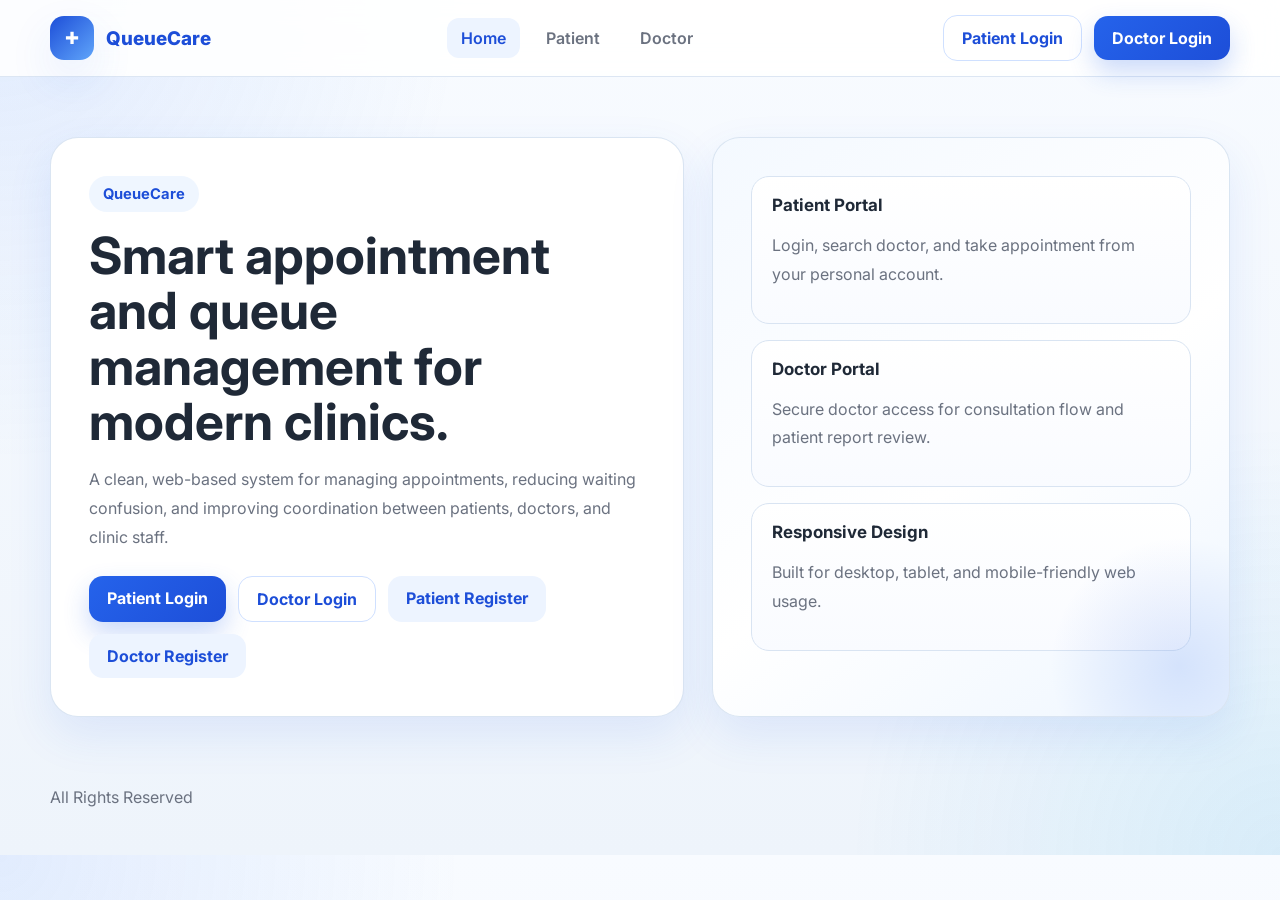
==== index.html @ dd9cb710 "QueueCare Project" ====
<!DOCTYPE html>
<html lang="en">
<head>
  <meta charset="UTF-8" />
  <meta name="viewport" content="width=device-width, initial-scale=1.0" />
  <title>QueueCare — Smart Appointment & Queue System</title>
  <link rel="preconnect" href="https://fonts.googleapis.com">
  <link rel="preconnect" href="https://fonts.gstatic.com" crossorigin>
  <link href="https://fonts.googleapis.com/css2?family=Inter:wght@400;500;600;700;800&display=swap" rel="stylesheet">
  <link rel="stylesheet" href="style.css" />
</head>
<body data-page="home">
  <div id="navbarMount"></div>

  <section class="hero">
    <div class="container hero-grid">
      <div class="card hero-card">
        <span class="eyebrow">QueueCare</span>
        <h1>Smart appointment and queue management for modern clinics.</h1>
        <p>
          A clean, web-based system for managing appointments, reducing waiting confusion,
          and improving coordination between patients, doctors, and clinic staff.
        </p>

        <div class="hero-actions">
          <a class="btn btn-primary" href="patient-login.html">Patient Login</a>
          <a class="btn btn-outline" href="doctor-login.html">Doctor Login</a>
          <a class="btn btn-soft" href="patient-register.html">Patient Register</a>
          <a class="btn btn-soft" href="doctor-register.html">Doctor Register</a>
        </div>
      </div>

      <div class="card hero-side">
        <div class="hero-mini">
          <div class="mini-card">
            <h3>Patient Portal</h3>
            <p class="muted">Login, search doctor, and take appointment from your personal account.</p>
          </div>
          <div class="mini-card">
            <h3>Doctor Portal</h3>
            <p class="muted">Secure doctor access for consultation flow and patient report review.</p>
          </div>
          <div class="mini-card">
            <h3>Responsive Design</h3>
            <p class="muted">Built for desktop, tablet, and mobile-friendly web usage.</p>
          </div>
        </div>
      </div>
    </div>
  </section>

  <footer class="footer">
    <div class="container">All Rights Reserved </div>
  </footer>

  <script src="app.js"></script>
</body>
</html>
---- style.css ----
:root {
  --primary: #2563eb;
  --primary-dark: #1d4ed8;
  --secondary: #0f766e;
  --accent: #f97316;
  --success: #16a34a;
  --danger: #dc2626;
  --text: #1f2937;
  --muted: #6b7280;
  --bg: #eef4fb;
  --card: #ffffff;
  --border: #d9e4f2;
  --shadow: 0 18px 45px rgba(37, 99, 235, 0.10);
  --radius-xl: 28px;
  --radius-lg: 20px;
  --radius-md: 14px;
}

* {
  box-sizing: border-box;
}

html {
  scroll-behavior: smooth;
}

body {
  margin: 0;
  font-family: Inter, system-ui, -apple-system, BlinkMacSystemFont, "Segoe UI", sans-serif;
  color: var(--text);
  background:
    radial-gradient(circle at top left, rgba(59, 130, 246, 0.12), transparent 30%),
    radial-gradient(circle at bottom right, rgba(14, 165, 233, 0.10), transparent 28%),
    linear-gradient(180deg, #f8fbff 0%, #eef4fb 100%);
}

a {
  color: inherit;
  text-decoration: none;
}

button,
input,
select,
textarea {
  font: inherit;
}

img {
  max-width: 100%;
  display: block;
}

.container {
  width: min(1180px, calc(100% - 32px));
  margin: 0 auto;
}

.topbar {
  position: sticky;
  top: 0;
  z-index: 100;
  backdrop-filter: blur(14px);
  background: rgba(255, 255, 255, 0.88);
  border-bottom: 1px solid rgba(217, 228, 242, 0.9);
}

.nav {
  min-height: 76px;
  display: flex;
  align-items: center;
  justify-content: space-between;
  gap: 18px;
}

.brand {
  display: flex;
  align-items: center;
  gap: 12px;
  font-size: 1.18rem;
  font-weight: 800;
  color: var(--primary-dark);
}

.brand-badge {
  width: 44px;
  height: 44px;
  border-radius: 14px;
  display: grid;
  place-items: center;
  color: #fff;
  background: linear-gradient(135deg, var(--primary-dark), #60a5fa);
  box-shadow: var(--shadow);
  font-size: 1.05rem;
}

.nav-links,
.nav-actions {
  display: flex;
  align-items: center;
  gap: 12px;
}

.nav-link {
  padding: 10px 14px;
  border-radius: 12px;
  color: var(--muted);
  font-weight: 600;
  transition: 0.2s ease;
}

.nav-link:hover,
.nav-link.active {
  color: var(--primary-dark);
  background: #edf4ff;
}

.btn {
  border: none;
  cursor: pointer;
  border-radius: 14px;
  padding: 12px 18px;
  font-weight: 700;
  transition: 0.22s ease;
}

.btn:hover {
  transform: translateY(-1px);
}

.btn-primary {
  color: #fff;
  background: linear-gradient(135deg, var(--primary), var(--primary-dark));
  box-shadow: 0 12px 26px rgba(37, 99, 235, 0.24);
}

.btn-outline {
  color: var(--primary-dark);
  background: #fff;
  border: 1px solid #cfe0ff;
}

.btn-soft {
  color: var(--primary-dark);
  background: #edf4ff;
}

.card {
  background: var(--card);
  border: 1px solid rgba(217, 228, 242, 0.95);
  border-radius: var(--radius-xl);
  box-shadow: var(--shadow);
}

.hero {
  padding: 60px 0 40px;
}

.hero-grid {
  display: grid;
  grid-template-columns: 1.1fr 0.9fr;
  gap: 28px;
  align-items: stretch;
}

.hero-card,
.hero-side {
  padding: 38px;
}

.hero h1,
.page-head h1,
.section-title h2 {
  margin: 0 0 16px;
  line-height: 1.08;
  font-size: clamp(2.1rem, 4vw, 3.6rem);
}

.hero p,
.lead,
.muted {
  color: var(--muted);
}

.hero p,
.lead {
  line-height: 1.8;
  font-size: 1rem;
}

.eyebrow {
  display: inline-flex;
  align-items: center;
  gap: 8px;
  padding: 9px 14px;
  border-radius: 999px;
  background: #eff6ff;
  color: var(--primary-dark);
  font-size: 0.92rem;
  font-weight: 700;
  margin-bottom: 16px;
}

.hero-actions,
.form-actions {
  display: flex;
  flex-wrap: wrap;
  gap: 12px;
}

.hero-actions {
  margin-top: 24px;
}

.hero-side {
  background: linear-gradient(145deg, #f4f9ff 0%, #ffffff 55%, #eef6ff 100%);
  position: relative;
  overflow: hidden;
}

.hero-side::after {
  content: "";
  position: absolute;
  width: 280px;
  height: 280px;
  right: -90px;
  bottom: -90px;
  border-radius: 50%;
  background: radial-gradient(circle, rgba(37, 99, 235, 0.14), transparent 65%);
}

.hero-mini {
  display: grid;
  gap: 16px;
}

.mini-card {
  padding: 18px 20px;
  border-radius: 18px;
  border: 1px solid var(--border);
  background: linear-gradient(180deg, #ffffff 0%, #f9fbff 100%);
}

.mini-card h3 {
  margin: 0 0 8px;
  font-size: 1.06rem;
}

.page-section {
  padding: 28px 0;
}

.footer {
  padding: 30px 0 48px;
  color: var(--muted);
}

.auth-wrap {
  min-height: 100vh;
  display: grid;
  place-items: center;
  padding: 28px 16px;
}

.auth-grid {
  width: min(1080px, 100%);
  display: grid;
  grid-template-columns: 0.95fr 1.05fr;
  gap: 24px;
}

.auth-panel,
.auth-form {
  padding: 38px;
}

.auth-panel {
  background: linear-gradient(135deg, #1456cc 0%, #1d7ef2 55%, #66b2ff 100%);
  color: #fff;
  position: relative;
  overflow: hidden;
}

.auth-panel::before {
  content: "";
  position: absolute;
  inset: auto -70px -80px auto;
  width: 260px;
  height: 260px;
  border-radius: 50%;
  background: rgba(255, 255, 255, 0.10);
}

.auth-panel h1 {
  margin: 14px 0 14px;
  font-size: clamp(2rem, 3.5vw, 3rem);
  line-height: 1.12;
}

.auth-panel p {
  line-height: 1.8;
  color: rgba(255, 255, 255, 0.92);
}

.auth-links {
  display: flex;
  flex-wrap: wrap;
  gap: 10px;
  margin-top: 24px;
}

.auth-chip {
  padding: 10px 14px;
  border-radius: 999px;
  border: 1px solid rgba(255, 255, 255, 0.22);
  background: rgba(255, 255, 255, 0.12);
  color: #fff;
  font-weight: 600;
}

.auth-form h2 {
  margin: 0 0 10px;
  font-size: 2rem;
}

.form-grid {
  display: grid;
  gap: 14px;
}

.field label {
  display: block;
  margin-bottom: 8px;
  font-size: 0.95rem;
  font-weight: 700;
  color: #334155;
}

.field input,
.field select,
.field textarea,
.search-input,
.inline-input {
  width: 100%;
  padding: 14px 15px;
  border-radius: 14px;
  border: 1px solid #d5dfec;
  outline: none;
  background: #fbfdff;
  transition: 0.2s ease;
}

.field input:focus,
.field select:focus,
.field textarea:focus,
.search-input:focus,
.inline-input:focus {
  border-color: #93c5fd;
  box-shadow: 0 0 0 4px rgba(147, 197, 253, 0.18);
}

.notice,
.empty-state {
  padding: 14px 16px;
  border-radius: 16px;
  border: 1px solid #cfe7ff;
  background: #edf7ff;
  color: #0f4fc5;
}

.page-shell {
  padding: 26px 0 36px;
}

.page-head {
  display: flex;
  justify-content: space-between;
  align-items: flex-start;
  gap: 16px;
  margin-bottom: 22px;
}

.page-head h1 {
  font-size: clamp(1.8rem, 3vw, 2.6rem);
  margin: 0 0 10px;
}

.page-chip {
  display: inline-flex;
  padding: 10px 14px;
  border-radius: 999px;
  background: #eff6ff;
  color: var(--primary-dark);
  font-weight: 700;
  margin-bottom: 10px;
}

.kpi-grid,
.dashboard-grid,
.two-col,
.portal-grid {
  display: grid;
  gap: 20px;
}

.kpi-grid {
  grid-template-columns: repeat(4, 1fr);
  margin-bottom: 20px;
}

.dashboard-grid {
  grid-template-columns: 1.2fr 0.8fr;
}

.two-col {
  grid-template-columns: repeat(2, 1fr);
}

.portal-grid {
  grid-template-columns: repeat(2, 1fr);
}

.kpi-card,
.dashboard-card,
.form-card,
.table-card,
.timeline-card,
.chart-card,
.portal-card {
  padding: 24px;
}

.kpi-value {
  font-size: 2rem;
  font-weight: 800;
  margin-top: 8px;
}

.kpi-meta {
  display: inline-flex;
  margin-top: 8px;
  padding: 7px 10px;
  border-radius: 999px;
  background: #f3f7ff;
  color: var(--muted);
  font-size: 0.9rem;
}

.search-bar,
.inline-group,
.filter-row {
  display: flex;
  gap: 12px;
  align-items: center;
  flex-wrap: wrap;
}

.search-bar {
  margin-bottom: 18px;
}

.search-bar .search-input {
  flex: 1;
}

.doctor-list,
.queue-compact,
.timeline-list,
.history-list {
  display: grid;
  gap: 14px;
}

.doctor-item,
.queue-entry,
.timeline-item,
.history-item {
  padding: 16px;
  border: 1px solid var(--border);
  border-radius: 18px;
  background: linear-gradient(180deg, #ffffff 0%, #f8fbff 100%);
}

.doctor-head,
.entry-head,
.history-head {
  display: flex;
  justify-content: space-between;
  gap: 12px;
  align-items: flex-start;
  flex-wrap: wrap;
}

.tag-row {
  display: flex;
  flex-wrap: wrap;
  gap: 8px;
  margin-top: 10px;
}

.tag {
  padding: 7px 11px;
  border-radius: 999px;
  background: #edf4ff;
  color: var(--primary-dark);
  font-size: 0.88rem;
  font-weight: 700;
}

.tag.success {
  background: #ecfdf3;
  color: #15803d;
}

.tag.warn {
  background: #fff7ed;
  color: #c2410c;
}

.tag.gray {
  background: #f1f5f9;
  color: #475569;
}

.split,
.flex {
  display: flex;
  gap: 12px;
  align-items: center;
  flex-wrap: wrap;
}

.split {
  justify-content: space-between;
}

.right-panel {
  display: grid;
  gap: 20px;
}

.table {
  width: 100%;
  border-collapse: collapse;
}

.table th,
.table td {
  text-align: left;
  padding: 14px 12px;
  border-bottom: 1px solid #e9eff7;
}

.table th {
  color: var(--muted);
  font-size: 0.92rem;
  font-weight: 700;
}

.avatar {
  width: 48px;
  height: 48px;
  border-radius: 50%;
  display: grid;
  place-items: center;
  color: #fff;
  font-weight: 800;
  background: linear-gradient(135deg, var(--secondary), #2dd4bf);
}

.small {
  font-size: 0.92rem;
}

.hidden {
  display: none !important;
}

.center {
  text-align: center;
}

@media (max-width: 1024px) {
  .hero-grid,
  .auth-grid,
  .kpi-grid,
  .dashboard-grid,
  .two-col,
  .portal-grid {
    grid-template-columns: 1fr 1fr;
  }

  .nav {
    flex-wrap: wrap;
    padding: 14px 0;
  }
}

@media (max-width: 760px) {
  .hero-grid,
  .auth-grid,
  .kpi-grid,
  .dashboard-grid,
  .two-col,
  .portal-grid {
    grid-template-columns: 1fr;
  }

  .hero-card,
  .hero-side,
  .auth-panel,
  .auth-form,
  .kpi-card,
  .dashboard-card,
  .form-card,
  .table-card,
  .timeline-card,
  .chart-card,
  .portal-card {
    padding: 22px;
  }

  .nav-links,
  .nav-actions {
    width: 100%;
    justify-content: flex-start;
    flex-wrap: wrap;
  }

  .page-head {
    flex-direction: column;
    align-items: flex-start;
  }
}
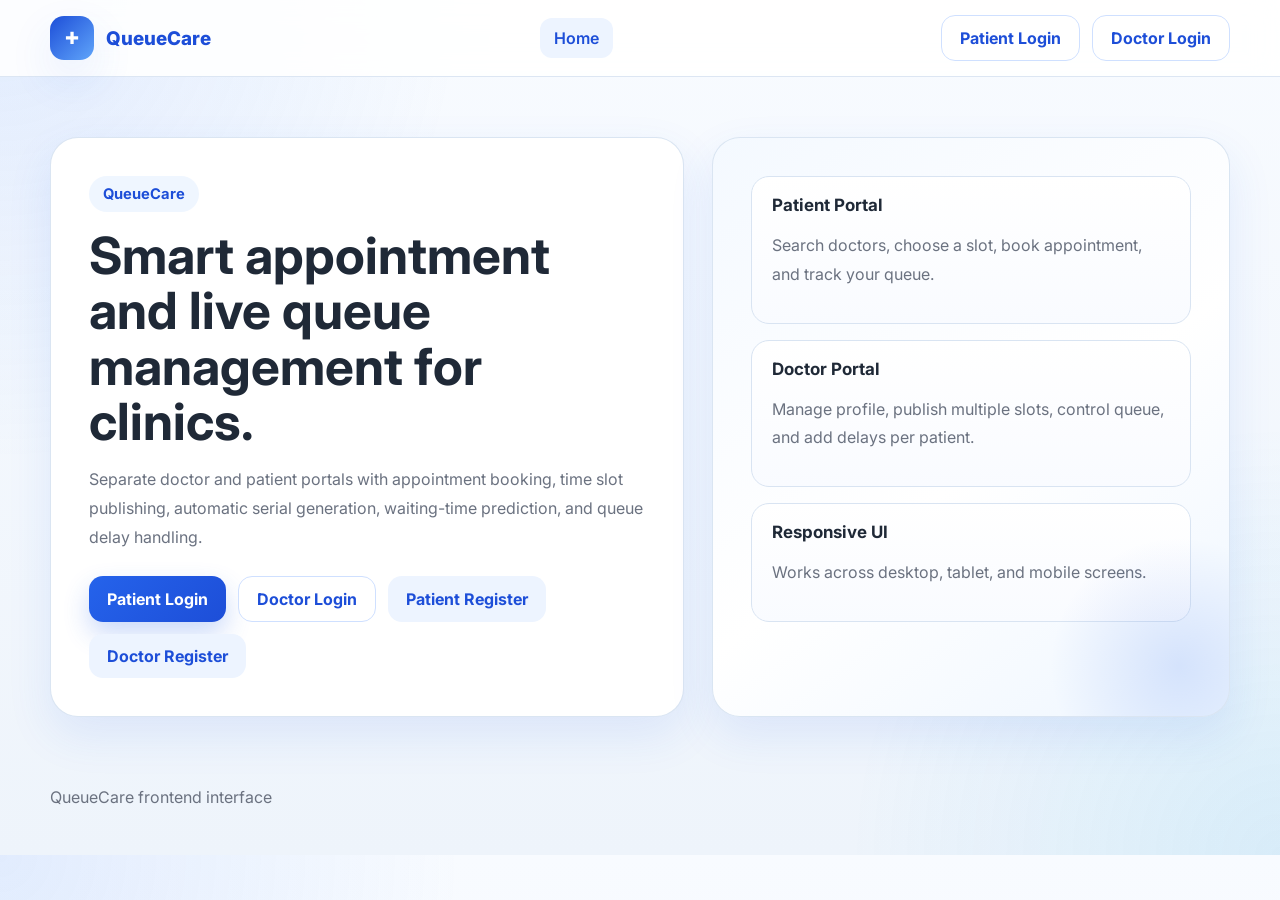
==== commit 11d89ab1: "QueueCare Project" ====
--- a/index.html
+++ b/index.html
@@ -7,7 +7,7 @@
   <link rel="preconnect" href="https://fonts.googleapis.com">
   <link rel="preconnect" href="https://fonts.gstatic.com" crossorigin>
   <link href="https://fonts.googleapis.com/css2?family=Inter:wght@400;500;600;700;800&display=swap" rel="stylesheet">
-  <link rel="stylesheet" href="style.css" />
+  <link rel="stylesheet" href="styles.css" />
 </head>
 <body data-page="home">
   <div id="navbarMount"></div>
@@ -16,10 +16,10 @@
     <div class="container hero-grid">
       <div class="card hero-card">
         <span class="eyebrow">QueueCare</span>
-        <h1>Smart appointment and queue management for modern clinics.</h1>
+        <h1>Smart appointment and live queue management for clinics.</h1>
         <p>
-          A clean, web-based system for managing appointments, reducing waiting confusion,
-          and improving coordination between patients, doctors, and clinic staff.
+          Separate doctor and patient portals with appointment booking, time slot publishing,
+          automatic serial generation, waiting-time prediction, and queue delay handling.
         </p>
 
         <div class="hero-actions">
@@ -34,15 +34,15 @@
         <div class="hero-mini">
           <div class="mini-card">
             <h3>Patient Portal</h3>
-            <p class="muted">Login, search doctor, and take appointment from your personal account.</p>
+            <p class="muted">Search doctors, choose a slot, book appointment, and track your queue.</p>
           </div>
           <div class="mini-card">
             <h3>Doctor Portal</h3>
-            <p class="muted">Secure doctor access for consultation flow and patient report review.</p>
+            <p class="muted">Manage profile, publish multiple slots, control queue, and add delays per patient.</p>
           </div>
           <div class="mini-card">
-            <h3>Responsive Design</h3>
-            <p class="muted">Built for desktop, tablet, and mobile-friendly web usage.</p>
+            <h3>Responsive UI</h3>
+            <p class="muted">Works across desktop, tablet, and mobile screens.</p>
           </div>
         </div>
       </div>
@@ -50,7 +50,7 @@
   </section>
 
   <footer class="footer">
-    <div class="container">All Rights Reserved </div>
+    <div class="container">QueueCare frontend interface</div>
   </footer>
 
   <script src="app.js"></script>
--- a/styles.css
+++ b/styles.css
@@ -0,0 +1,719 @@
+:root {
+  --primary: #2563eb;
+  --primary-dark: #1d4ed8;
+  --secondary: #0f766e;
+  --accent: #f97316;
+  --success: #16a34a;
+  --danger: #dc2626;
+  --warning: #d97706;
+  --text: #1f2937;
+  --muted: #6b7280;
+  --bg: #eef4fb;
+  --card: #ffffff;
+  --border: #d9e4f2;
+  --shadow: 0 18px 45px rgba(37, 99, 235, 0.10);
+  --radius-xl: 28px;
+  --radius-lg: 20px;
+  --radius-md: 14px;
+}
+
+* {
+  box-sizing: border-box;
+  min-width: 0;
+}
+
+html {
+  scroll-behavior: smooth;
+}
+
+body {
+  margin: 0;
+  font-family: Inter, system-ui, -apple-system, BlinkMacSystemFont, "Segoe UI", sans-serif;
+  color: var(--text);
+  background:
+    radial-gradient(circle at top left, rgba(59, 130, 246, 0.12), transparent 30%),
+    radial-gradient(circle at bottom right, rgba(14, 165, 233, 0.10), transparent 28%),
+    linear-gradient(180deg, #f8fbff 0%, #eef4fb 100%);
+}
+
+a {
+  color: inherit;
+  text-decoration: none;
+}
+
+button,
+input,
+select,
+textarea {
+  font: inherit;
+}
+
+img {
+  max-width: 100%;
+  display: block;
+}
+
+.container {
+  width: min(1180px, calc(100% - 32px));
+  margin: 0 auto;
+}
+
+.topbar {
+  position: sticky;
+  top: 0;
+  z-index: 100;
+  backdrop-filter: blur(14px);
+  background: rgba(255, 255, 255, 0.88);
+  border-bottom: 1px solid rgba(217, 228, 242, 0.9);
+}
+
+.nav {
+  min-height: 76px;
+  display: flex;
+  align-items: center;
+  justify-content: space-between;
+  gap: 18px;
+  padding: 8px 0;
+}
+
+.brand {
+  display: flex;
+  align-items: center;
+  gap: 12px;
+  font-size: 1.18rem;
+  font-weight: 800;
+  color: var(--primary-dark);
+}
+
+.brand-badge {
+  width: 44px;
+  height: 44px;
+  border-radius: 14px;
+  display: grid;
+  place-items: center;
+  color: #fff;
+  background: linear-gradient(135deg, var(--primary-dark), #60a5fa);
+  box-shadow: var(--shadow);
+  font-size: 1.05rem;
+}
+
+.nav-links,
+.nav-actions {
+  display: flex;
+  align-items: center;
+  gap: 12px;
+  flex-wrap: wrap;
+}
+
+.nav-link {
+  padding: 10px 14px;
+  border-radius: 12px;
+  color: var(--muted);
+  font-weight: 600;
+  transition: 0.2s ease;
+}
+
+.nav-link:hover,
+.nav-link.active {
+  color: var(--primary-dark);
+  background: #edf4ff;
+}
+
+.btn {
+  border: none;
+  cursor: pointer;
+  border-radius: 14px;
+  padding: 12px 18px;
+  font-weight: 700;
+  transition: 0.22s ease;
+  display: inline-flex;
+  justify-content: center;
+  align-items: center;
+  text-align: center;
+}
+
+.btn:hover {
+  transform: translateY(-1px);
+}
+
+.btn-primary {
+  color: #fff;
+  background: linear-gradient(135deg, var(--primary), var(--primary-dark));
+  box-shadow: 0 12px 26px rgba(37, 99, 235, 0.24);
+}
+
+.btn-outline {
+  color: var(--primary-dark);
+  background: #fff;
+  border: 1px solid #cfe0ff;
+}
+
+.btn-soft {
+  color: var(--primary-dark);
+  background: #edf4ff;
+}
+
+.btn-danger {
+  color: #fff;
+  background: linear-gradient(135deg, #ef4444, #dc2626);
+}
+
+.card {
+  background: var(--card);
+  border: 1px solid rgba(217, 228, 242, 0.95);
+  border-radius: var(--radius-xl);
+  box-shadow: var(--shadow);
+}
+
+.hero {
+  padding: 60px 0 40px;
+}
+
+.hero-grid {
+  display: grid;
+  grid-template-columns: minmax(0, 1.1fr) minmax(0, 0.9fr);
+  gap: 28px;
+  align-items: stretch;
+}
+
+.hero-card,
+.hero-side {
+  padding: 38px;
+}
+
+.hero h1,
+.page-head h1 {
+  margin: 0 0 16px;
+  line-height: 1.08;
+  font-size: clamp(2rem, 4vw, 3.4rem);
+  word-break: break-word;
+}
+
+.hero p,
+.muted {
+  color: var(--muted);
+}
+
+.hero p {
+  line-height: 1.8;
+  font-size: 1rem;
+}
+
+.eyebrow {
+  display: inline-flex;
+  align-items: center;
+  gap: 8px;
+  padding: 9px 14px;
+  border-radius: 999px;
+  background: #eff6ff;
+  color: var(--primary-dark);
+  font-size: 0.92rem;
+  font-weight: 700;
+  margin-bottom: 16px;
+}
+
+.eyebrow.light {
+  background: rgba(255,255,255,.15);
+  color: #fff;
+}
+
+.hero-actions,
+.form-actions {
+  display: flex;
+  flex-wrap: wrap;
+  gap: 12px;
+}
+
+.hero-actions {
+  margin-top: 24px;
+}
+
+.hero-side {
+  background: linear-gradient(145deg, #f4f9ff 0%, #ffffff 55%, #eef6ff 100%);
+  position: relative;
+  overflow: hidden;
+}
+
+.hero-side::after {
+  content: "";
+  position: absolute;
+  width: 280px;
+  height: 280px;
+  right: -90px;
+  bottom: -90px;
+  border-radius: 50%;
+  background: radial-gradient(circle, rgba(37, 99, 235, 0.14), transparent 65%);
+}
+
+.hero-mini {
+  display: grid;
+  gap: 16px;
+}
+
+.mini-card {
+  padding: 18px 20px;
+  border-radius: 18px;
+  border: 1px solid var(--border);
+  background: linear-gradient(180deg, #ffffff 0%, #f9fbff 100%);
+}
+
+.mini-card h3 {
+  margin: 0 0 8px;
+  font-size: 1.06rem;
+}
+
+.footer {
+  padding: 30px 0 48px;
+  color: var(--muted);
+}
+
+.auth-wrap {
+  min-height: 100vh;
+  display: grid;
+  place-items: center;
+  padding: 28px 16px;
+}
+
+.auth-grid {
+  width: min(1080px, 100%);
+  display: grid;
+  grid-template-columns: minmax(0, 0.95fr) minmax(0, 1.05fr);
+  gap: 24px;
+}
+
+.auth-panel,
+.auth-form {
+  padding: 38px;
+}
+
+.auth-panel {
+  background: linear-gradient(135deg, #1456cc 0%, #1d7ef2 55%, #66b2ff 100%);
+  color: #fff;
+  position: relative;
+  overflow: hidden;
+}
+
+.auth-panel::before {
+  content: "";
+  position: absolute;
+  inset: auto -70px -80px auto;
+  width: 260px;
+  height: 260px;
+  border-radius: 50%;
+  background: rgba(255, 255, 255, 0.10);
+}
+
+.auth-panel h1 {
+  margin: 14px 0 14px;
+  font-size: clamp(1.9rem, 3.5vw, 3rem);
+  line-height: 1.12;
+}
+
+.auth-panel p {
+  line-height: 1.8;
+  color: rgba(255, 255, 255, 0.92);
+}
+
+.auth-links {
+  display: flex;
+  flex-wrap: wrap;
+  gap: 10px;
+  margin-top: 24px;
+}
+
+.auth-chip {
+  padding: 10px 14px;
+  border-radius: 999px;
+  border: 1px solid rgba(255, 255, 255, 0.22);
+  background: rgba(255, 255, 255, 0.12);
+  color: #fff;
+  font-weight: 600;
+}
+
+.auth-form h2 {
+  margin: 0 0 10px;
+  font-size: 2rem;
+}
+
+.form-grid {
+  display: grid;
+  gap: 14px;
+}
+
+.field label {
+  display: block;
+  margin-bottom: 8px;
+  font-size: 0.95rem;
+  font-weight: 700;
+  color: #334155;
+}
+
+.field input,
+.field select,
+.field textarea,
+.search-input {
+  width: 100%;
+  padding: 14px 15px;
+  border-radius: 14px;
+  border: 1px solid #d5dfec;
+  outline: none;
+  background: #fbfdff;
+  transition: 0.2s ease;
+}
+
+.field input:focus,
+.field select:focus,
+.field textarea:focus,
+.search-input:focus {
+  border-color: #93c5fd;
+  box-shadow: 0 0 0 4px rgba(147, 197, 253, 0.18);
+}
+
+.notice,
+.empty-state {
+  padding: 14px 16px;
+  border-radius: 16px;
+  border: 1px solid #cfe7ff;
+  background: #edf7ff;
+  color: #0f4fc5;
+}
+
+.page-shell {
+  padding: 26px 0 36px;
+}
+
+.page-head {
+  display: flex;
+  justify-content: space-between;
+  align-items: flex-start;
+  gap: 16px;
+  margin-bottom: 22px;
+}
+
+.page-head h1 {
+  font-size: clamp(1.8rem, 3vw, 2.6rem);
+  margin: 0 0 10px;
+}
+
+.page-chip {
+  display: inline-flex;
+  padding: 10px 14px;
+  border-radius: 999px;
+  background: #eff6ff;
+  color: var(--primary-dark);
+  font-weight: 700;
+  margin-bottom: 10px;
+}
+
+.section-title {
+  margin-bottom: 18px;
+}
+
+.kpi-grid,
+.dashboard-grid,
+.two-col {
+  display: grid;
+  gap: 20px;
+}
+
+.kpi-grid {
+  grid-template-columns: repeat(4, minmax(0, 1fr));
+  margin-bottom: 20px;
+}
+
+.dashboard-grid {
+  grid-template-columns: minmax(0, 1.25fr) minmax(0, 0.75fr);
+}
+
+.left-panel,
+.right-panel {
+  display: grid;
+  gap: 20px;
+}
+
+.two-col {
+  grid-template-columns: repeat(2, minmax(0, 1fr));
+}
+
+.kpi-card,
+.dashboard-card,
+.form-card,
+.table-card,
+.timeline-card,
+.chart-card {
+  padding: 24px;
+}
+
+.kpi-value {
+  font-size: 2rem;
+  font-weight: 800;
+  margin-top: 8px;
+  word-break: break-word;
+}
+
+.kpi-meta {
+  display: inline-flex;
+  margin-top: 8px;
+  padding: 7px 10px;
+  border-radius: 999px;
+  background: #f3f7ff;
+  color: var(--muted);
+  font-size: 0.9rem;
+}
+
+.search-bar,
+.flex,
+.split,
+.tag-row,
+.inline-actions {
+  display: flex;
+  gap: 12px;
+  align-items: center;
+  flex-wrap: wrap;
+}
+
+.search-bar {
+  margin-bottom: 18px;
+}
+
+.search-bar .search-input {
+  flex: 1 1 220px;
+}
+
+.doctor-list,
+.queue-compact,
+.timeline-list,
+.history-list {
+  display: grid;
+  gap: 14px;
+}
+
+.doctor-item,
+.queue-entry,
+.timeline-item,
+.history-item {
+  padding: 16px;
+  border: 1px solid var(--border);
+  border-radius: 18px;
+  background: linear-gradient(180deg, #ffffff 0%, #f8fbff 100%);
+}
+
+.doctor-head,
+.entry-head,
+.history-head {
+  display: flex;
+  justify-content: space-between;
+  gap: 12px;
+  align-items: flex-start;
+  flex-wrap: wrap;
+}
+
+.tag {
+  padding: 7px 11px;
+  border-radius: 999px;
+  background: #edf4ff;
+  color: var(--primary-dark);
+  font-size: 0.88rem;
+  font-weight: 700;
+  display: inline-flex;
+  align-items: center;
+}
+
+.tag.gray {
+  background: #f1f5f9;
+  color: #475569;
+}
+
+.tag.success {
+  background: #ecfdf3;
+  color: #15803d;
+}
+
+.tag.warn {
+  background: #fff7ed;
+  color: #c2410c;
+}
+
+.tag-remove {
+  margin-left: 8px;
+  border: none;
+  background: transparent;
+  color: inherit;
+  font-weight: 800;
+  cursor: pointer;
+  padding: 0;
+  line-height: 1;
+}
+
+.split {
+  justify-content: space-between;
+}
+
+.table-wrap {
+  overflow-x: auto;
+}
+
+.table {
+  width: 100%;
+  min-width: 880px;
+  border-collapse: collapse;
+}
+
+.table th,
+.table td {
+  text-align: left;
+  padding: 14px 12px;
+  border-bottom: 1px solid #e9eff7;
+  vertical-align: top;
+}
+
+.table th {
+  color: var(--muted);
+  font-size: 0.92rem;
+  font-weight: 700;
+}
+
+.inline-delay-input {
+  width: 90px;
+  padding: 8px 10px;
+  border-radius: 10px;
+  border: 1px solid #d5dfec;
+  outline: none;
+}
+
+.small-btn {
+  padding: 8px 10px;
+  border-radius: 10px;
+  font-size: 0.86rem;
+  font-weight: 700;
+}
+
+.avatar {
+  width: 48px;
+  height: 48px;
+  border-radius: 50%;
+  display: grid;
+  place-items: center;
+  color: #fff;
+  font-weight: 800;
+  background: linear-gradient(135deg, var(--secondary), #2dd4bf);
+  flex: 0 0 auto;
+}
+
+.small {
+  font-size: 0.92rem;
+}
+
+@media (max-width: 1100px) {
+  .hero-grid,
+  .auth-grid,
+  .dashboard-grid,
+  .two-col {
+    grid-template-columns: 1fr;
+  }
+
+  .kpi-grid {
+    grid-template-columns: repeat(2, minmax(0, 1fr));
+  }
+
+  .nav {
+    flex-wrap: wrap;
+  }
+}
+
+@media (max-width: 760px) {
+  .container {
+    width: min(100%, calc(100% - 20px));
+  }
+
+  .hero-card,
+  .hero-side,
+  .auth-panel,
+  .auth-form,
+  .kpi-card,
+  .dashboard-card,
+  .form-card,
+  .table-card,
+  .timeline-card,
+  .chart-card {
+    padding: 20px;
+    border-radius: 22px;
+  }
+
+  .page-head {
+    flex-direction: column;
+    align-items: stretch;
+  }
+
+  .nav-links,
+  .nav-actions {
+    width: 100%;
+    justify-content: flex-start;
+  }
+
+  .hero-actions .btn,
+  .form-actions .btn,
+  .form-actions a.btn {
+    width: 100%;
+  }
+
+  .search-bar {
+    flex-direction: column;
+    align-items: stretch;
+  }
+
+  .search-bar .search-input {
+    width: 100%;
+    flex: 1 1 auto;
+  }
+
+  .kpi-grid,
+  .two-col {
+    grid-template-columns: 1fr;
+  }
+
+  .table {
+    min-width: 760px;
+  }
+
+  .inline-actions {
+    align-items: stretch;
+  }
+
+  .inline-delay-input {
+    width: 100%;
+  }
+}
+
+.inline-delay-input {
+  width: 90px;
+  padding: 8px 10px;
+  border-radius: 10px;
+  border: 1px solid #d5dfec;
+  outline: none;
+}
+
+.small-btn {
+  padding: 8px 10px;
+  border-radius: 10px;
+  font-size: 0.86rem;
+  font-weight: 700;
+}
+
+.inline-actions {
+  display: flex;
+  gap: 12px;
+  align-items: center;
+  flex-wrap: wrap;
+}
+
+.tag-remove {
+  margin-left: 8px;
+  border: none;
+  background: transparent;
+  color: inherit;
+  font-weight: 800;
+  cursor: pointer;
+  padding: 0;
+  line-height: 1;
+}
